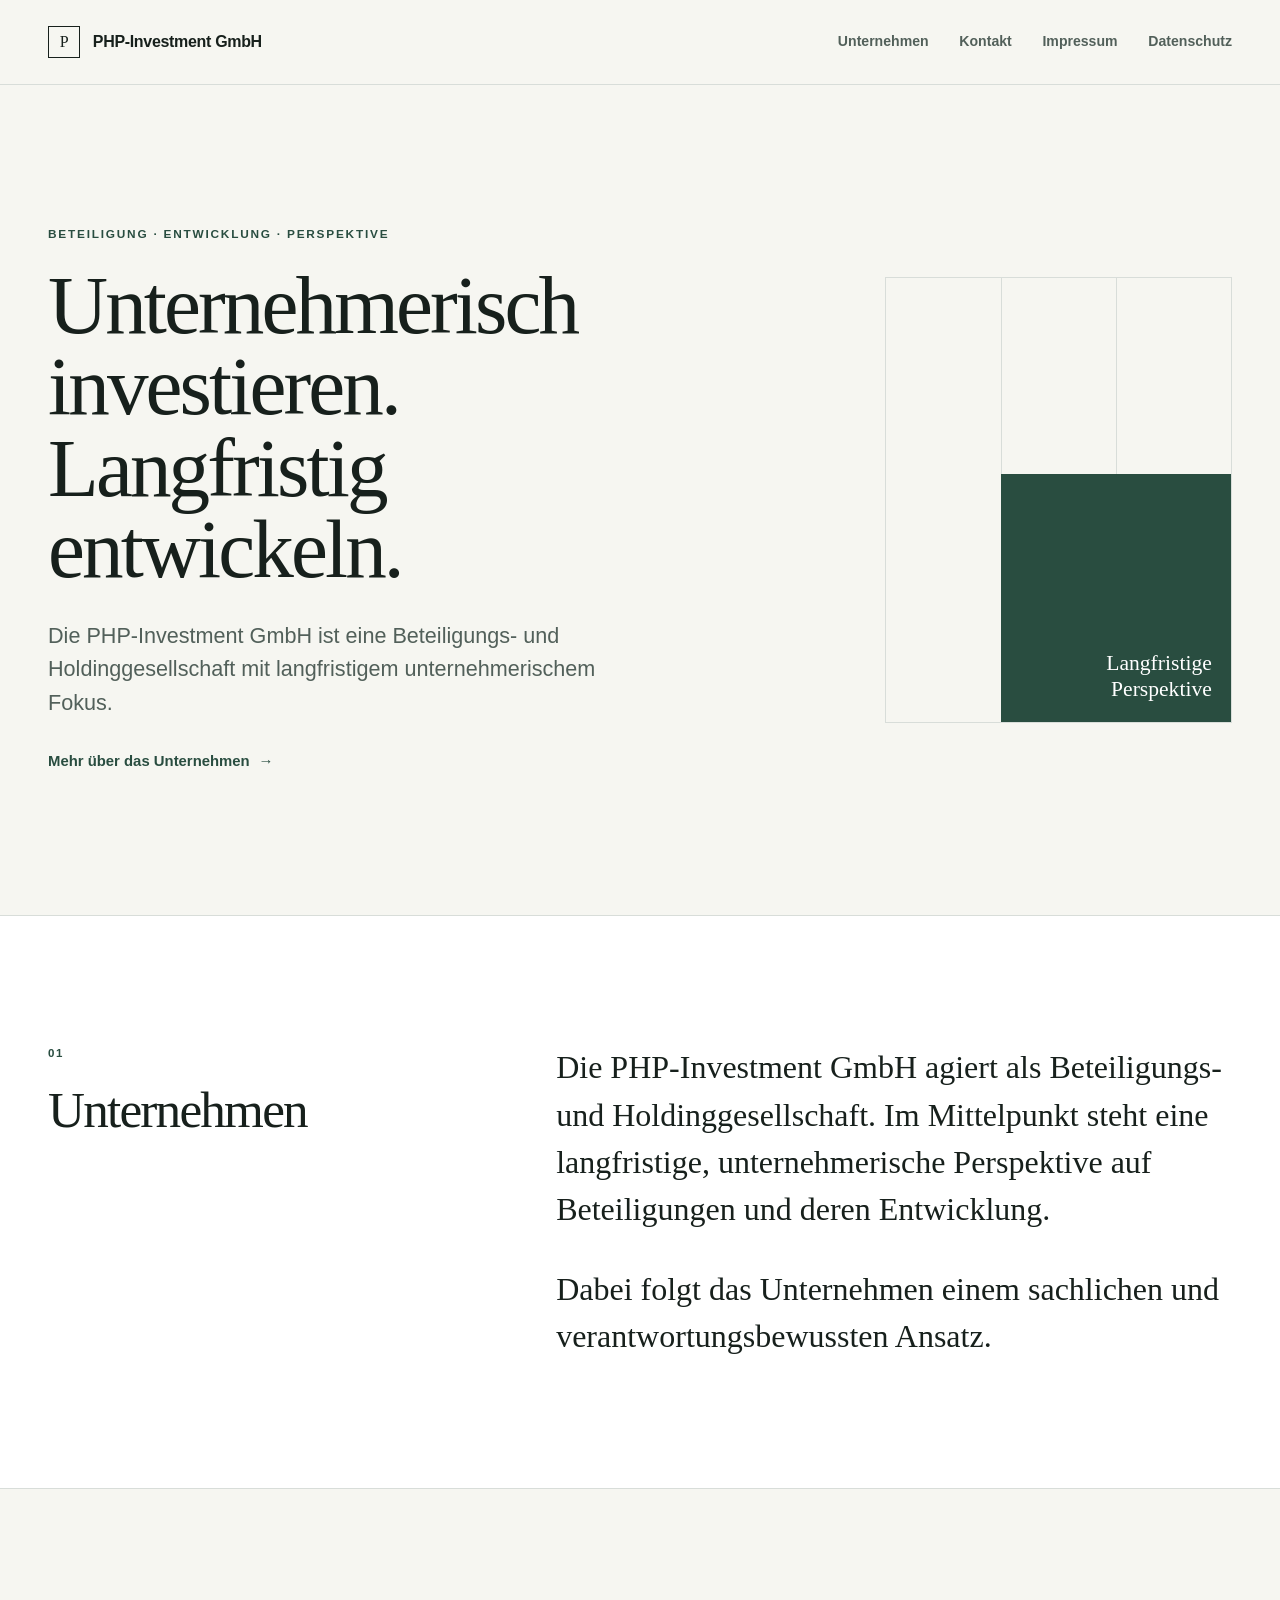
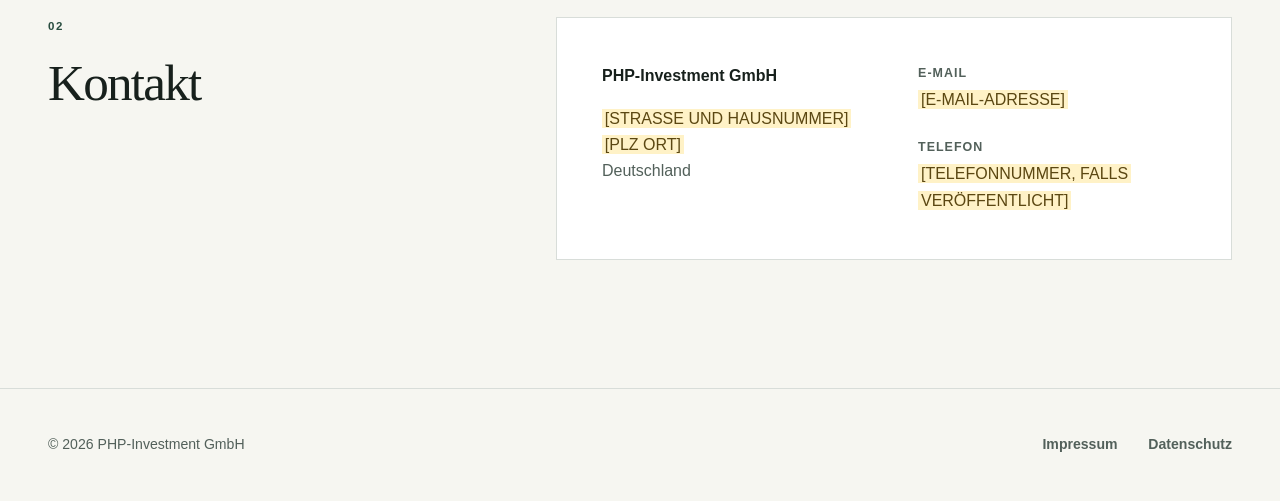
==== index.html @ 9c5c439d "Initial website" ====
<!doctype html>
<html lang="de">
<head>
  <meta charset="utf-8">
  <meta name="viewport" content="width=device-width, initial-scale=1">
  <title>PHP-Investment GmbH</title>
  <meta name="description" content="PHP-Investment GmbH – Beteiligungs- und Holdinggesellschaft mit langfristigem unternehmerischem Fokus.">
  <!-- TODO: example.invalid vor Veröffentlichung durch die finale Domain ersetzen. -->
  <link rel="canonical" href="https://www.example.invalid/">
  <meta property="og:type" content="website">
  <meta property="og:locale" content="de_DE">
  <meta property="og:title" content="PHP-Investment GmbH">
  <meta property="og:description" content="Beteiligungs- und Holdinggesellschaft mit langfristigem unternehmerischem Fokus.">
  <meta property="og:url" content="https://www.example.invalid/">
  <link rel="icon" href="favicon.svg" type="image/svg+xml">
  <link rel="stylesheet" href="assets/css/styles.css">
</head>
<body>
  <a class="skip-link" href="#main">Zum Inhalt springen</a>

  <header class="site-header">
    <div class="shell header-inner">
      <a class="brand" href="index.html" aria-label="PHP-Investment GmbH – Startseite">
        <span class="brand-mark" aria-hidden="true">P</span>
        <span>PHP-Investment GmbH</span>
      </a>
      <nav class="site-nav" aria-label="Hauptnavigation">
        <a href="#unternehmen">Unternehmen</a>
        <a href="#kontakt">Kontakt</a>
        <a href="impressum.html">Impressum</a>
        <a href="datenschutz.html">Datenschutz</a>
      </nav>
    </div>
  </header>

  <main id="main">
    <section class="hero shell" aria-labelledby="hero-title">
      <div class="hero-copy">
        <p class="eyebrow">Beteiligung · Entwicklung · Perspektive</p>
        <h1 id="hero-title">Unternehmerisch investieren.<br>Langfristig entwickeln.</h1>
        <p class="lead">Die PHP-Investment GmbH ist eine Beteiligungs- und Holdinggesellschaft mit langfristigem unternehmerischem Fokus.</p>
        <a class="text-link" href="#unternehmen">Mehr über das Unternehmen <span aria-hidden="true">→</span></a>
      </div>
      <div class="hero-figure" aria-hidden="true">
        <span class="figure-line figure-line-one"></span>
        <span class="figure-line figure-line-two"></span>
        <span class="figure-block"></span>
        <span class="figure-label">Langfristige<br>Perspektive</span>
      </div>
    </section>

    <section class="section section-muted" id="unternehmen" aria-labelledby="unternehmen-title">
      <div class="shell split-layout">
        <div>
          <p class="section-number" aria-hidden="true">01</p>
          <h2 id="unternehmen-title">Unternehmen</h2>
        </div>
        <div class="prose prose-large">
          <p>Die PHP-Investment GmbH agiert als Beteiligungs- und Holdinggesellschaft. Im Mittelpunkt steht eine langfristige, unternehmerische Perspektive auf Beteiligungen und deren Entwicklung.</p>
          <p>Dabei folgt das Unternehmen einem sachlichen und verantwortungsbewussten Ansatz.</p>
        </div>
      </div>
    </section>

    <section class="section" id="kontakt" aria-labelledby="kontakt-title">
      <div class="shell split-layout">
        <div>
          <p class="section-number" aria-hidden="true">02</p>
          <h2 id="kontakt-title">Kontakt</h2>
        </div>
        <div class="contact-card">
          <div>
            <h3>PHP-Investment GmbH</h3>
            <address>
              <span class="placeholder">[STRASSE UND HAUSNUMMER]</span><br>
              <span class="placeholder">[PLZ ORT]</span><br>
              Deutschland
            </address>
          </div>
          <dl class="contact-list">
            <div>
              <dt>E-Mail</dt>
              <!-- TODO: Nach Einsetzen der Adresse als mailto-Link auszeichnen. -->
              <dd><span class="placeholder">[E-MAIL-ADRESSE]</span></dd>
            </div>
            <div>
              <dt>Telefon</dt>
              <!-- TODO: Optional. Nach Einsetzen der Nummer als tel-Link auszeichnen oder gesamten Eintrag entfernen. -->
              <dd><span class="placeholder">[TELEFONNUMMER, FALLS VERÖFFENTLICHT]</span></dd>
            </div>
          </dl>
        </div>
      </div>
    </section>
  </main>

  <footer class="site-footer">
    <div class="shell footer-inner">
      <p>© 2026 PHP-Investment GmbH</p>
      <nav aria-label="Rechtliche Hinweise">
        <a href="impressum.html">Impressum</a>
        <a href="datenschutz.html">Datenschutz</a>
      </nav>
    </div>
  </footer>
</body>
</html>
---- assets/css/styles.css ----
:root {
  --paper: #f6f6f1;
  --surface: #ffffff;
  --ink: #17201c;
  --ink-soft: #52605a;
  --accent: #294d40;
  --accent-soft: #dce6df;
  --line: #d8ddd9;
  --placeholder-bg: #fff2c7;
  --placeholder-ink: #5b4712;
  --shell: 74rem;
}

*,
*::before,
*::after {
  box-sizing: border-box;
}

html {
  scroll-behavior: smooth;
}

body {
  margin: 0;
  background: var(--paper);
  color: var(--ink);
  font-family: -apple-system, BlinkMacSystemFont, "Segoe UI", Helvetica, Arial, sans-serif;
  font-size: 1rem;
  line-height: 1.65;
  -webkit-font-smoothing: antialiased;
}

a {
  color: inherit;
  text-decoration-thickness: 1px;
  text-underline-offset: 0.22em;
}

a:hover {
  color: var(--accent);
}

a:focus-visible {
  outline: 3px solid var(--accent);
  outline-offset: 4px;
  border-radius: 2px;
}

.skip-link {
  position: fixed;
  z-index: 100;
  top: 0.75rem;
  left: 0.75rem;
  padding: 0.65rem 0.9rem;
  background: var(--ink);
  color: #fff;
  transform: translateY(-160%);
  transition: transform 160ms ease;
}

.skip-link:focus {
  color: #fff;
  transform: translateY(0);
}

.shell {
  width: min(calc(100% - 3rem), var(--shell));
  margin-inline: auto;
}

.site-header {
  position: relative;
  z-index: 10;
  border-bottom: 1px solid var(--line);
  background: var(--paper);
}

.header-inner {
  min-height: 5.25rem;
  display: flex;
  align-items: center;
  justify-content: space-between;
  gap: 2rem;
}

.brand {
  display: inline-flex;
  align-items: center;
  gap: 0.8rem;
  color: var(--ink);
  font-weight: 650;
  letter-spacing: -0.02em;
  text-decoration: none;
  white-space: nowrap;
}

.brand-mark {
  display: grid;
  width: 2rem;
  height: 2rem;
  place-items: center;
  border: 1px solid var(--ink);
  font-family: Georgia, "Times New Roman", serif;
  font-size: 1rem;
  font-weight: 400;
}

.site-nav,
.site-footer nav {
  display: flex;
  align-items: center;
  gap: clamp(1rem, 2.4vw, 2rem);
}

.site-nav a,
.site-footer a {
  color: var(--ink-soft);
  font-size: 0.88rem;
  font-weight: 550;
  text-decoration: none;
}

.site-nav a:hover,
.site-nav a[aria-current="page"],
.site-footer a:hover,
.site-footer a[aria-current="page"] {
  color: var(--ink);
}

.hero {
  min-height: 42rem;
  display: grid;
  grid-template-columns: minmax(0, 1.35fr) minmax(18rem, 0.65fr);
  align-items: center;
  gap: clamp(3rem, 9vw, 8rem);
  padding-block: clamp(5rem, 11vw, 9rem);
}

.hero-copy {
  min-width: 0;
  max-width: 48rem;
}

.eyebrow {
  margin: 0 0 1.4rem;
  color: var(--accent);
  font-size: 0.74rem;
  font-weight: 700;
  letter-spacing: 0.15em;
  line-height: 1.4;
  text-transform: uppercase;
}

h1,
h2,
h3,
p {
  margin-top: 0;
}

h1,
h2 {
  font-family: Georgia, "Times New Roman", serif;
  font-weight: 400;
  letter-spacing: -0.035em;
}

h1 {
  max-width: 14ch;
  margin-bottom: 1.75rem;
  font-size: clamp(3rem, 6.5vw, 5.8rem);
  line-height: 0.98;
}

h2 {
  margin-bottom: 1rem;
  font-size: clamp(2.2rem, 4vw, 3.6rem);
  line-height: 1.05;
}

h3 {
  margin-bottom: 1rem;
  font-size: 1rem;
}

.lead {
  max-width: 38rem;
  margin-bottom: 1.8rem;
  color: var(--ink-soft);
  font-size: clamp(1.12rem, 1.7vw, 1.35rem);
  line-height: 1.55;
}

.text-link {
  display: inline-flex;
  gap: 0.55rem;
  align-items: center;
  color: var(--accent);
  font-size: 0.93rem;
  font-weight: 650;
  text-decoration: none;
}

.text-link span {
  transition: transform 160ms ease;
}

.text-link:hover span {
  transform: translateX(0.2rem);
}

.hero-figure {
  position: relative;
  width: min(100%, 22rem);
  aspect-ratio: 0.78;
  justify-self: end;
  border: 1px solid var(--line);
}

.figure-line,
.figure-block,
.figure-label {
  position: absolute;
}

.figure-line {
  top: 0;
  bottom: 0;
  width: 1px;
  background: var(--line);
}

.figure-line-one {
  left: 33.333%;
}

.figure-line-two {
  left: 66.666%;
}

.figure-block {
  right: 0;
  bottom: 0;
  width: 66.666%;
  height: 56%;
  background: var(--accent);
}

.figure-label {
  right: 1.2rem;
  bottom: 1.2rem;
  color: #fff;
  font-family: Georgia, "Times New Roman", serif;
  font-size: clamp(1rem, 2vw, 1.35rem);
  line-height: 1.2;
  text-align: right;
}

.section {
  padding-block: clamp(5rem, 10vw, 8.5rem);
  border-top: 1px solid var(--line);
  scroll-margin-top: 1rem;
}

.section-muted {
  background: var(--surface);
}

.split-layout {
  display: grid;
  grid-template-columns: minmax(13rem, 0.72fr) minmax(0, 1.28fr);
  gap: clamp(3rem, 10vw, 9rem);
}

.section-number {
  margin-bottom: 1.25rem;
  color: var(--accent);
  font-size: 0.72rem;
  font-weight: 700;
  letter-spacing: 0.14em;
}

.prose {
  max-width: 43rem;
}

.prose-large {
  font-family: Georgia, "Times New Roman", serif;
  font-size: clamp(1.35rem, 2.5vw, 2rem);
  line-height: 1.48;
}

.prose p:last-child,
.legal-content section p:last-child {
  margin-bottom: 0;
}

.contact-card {
  display: grid;
  grid-template-columns: repeat(2, minmax(0, 1fr));
  gap: 3rem;
  padding: clamp(1.6rem, 4vw, 2.8rem);
  border: 1px solid var(--line);
  background: var(--surface);
}

address {
  color: var(--ink-soft);
  font-style: normal;
}

.contact-list {
  margin: 0;
}

.contact-list > div + div {
  margin-top: 1.5rem;
}

.contact-list dt {
  margin-bottom: 0.2rem;
  color: var(--ink-soft);
  font-size: 0.78rem;
  font-weight: 700;
  letter-spacing: 0.08em;
  text-transform: uppercase;
}

.contact-list dd {
  margin: 0;
}

.placeholder {
  padding: 0.06em 0.18em;
  background: var(--placeholder-bg);
  color: var(--placeholder-ink);
  box-decoration-break: clone;
  -webkit-box-decoration-break: clone;
}

.site-footer {
  border-top: 1px solid var(--line);
}

.footer-inner {
  min-height: 7rem;
  display: flex;
  align-items: center;
  justify-content: space-between;
  gap: 2rem;
}

.footer-inner p {
  margin: 0;
  color: var(--ink-soft);
  font-size: 0.88rem;
}

.legal-main {
  background: var(--surface);
}

.legal-layout {
  display: grid;
  grid-template-columns: minmax(15rem, 0.72fr) minmax(0, 1.28fr);
  gap: clamp(3rem, 10vw, 9rem);
  padding-block: clamp(4rem, 9vw, 8rem);
}

.legal-intro {
  align-self: start;
  position: sticky;
  top: 3rem;
}

.legal-intro h1 {
  margin-bottom: 1.25rem;
  font-size: clamp(3rem, 5.5vw, 5rem);
}

.legal-intro > p:last-child {
  max-width: 24rem;
  color: var(--ink-soft);
}

.legal-content {
  max-width: 45rem;
}

.legal-content section {
  padding-block: 2.2rem;
  border-top: 1px solid var(--line);
}

.legal-content section:first-child {
  padding-top: 0;
  border-top: 0;
}

.legal-content h2 {
  margin-bottom: 1rem;
  font-family: inherit;
  font-size: 1rem;
  font-weight: 700;
  letter-spacing: 0;
}

.legal-content p {
  color: var(--ink-soft);
}

.legal-content strong {
  color: var(--ink);
}

.notice {
  padding: 1.25rem;
  border-left: 3px solid #9a7518;
  background: #fff9e8;
}

.notice .notice-title {
  margin-bottom: 0.4rem;
  color: var(--ink);
  font-size: 0.78rem;
  font-weight: 750;
  letter-spacing: 0.08em;
  text-transform: uppercase;
}

@media (max-width: 52rem) {
  .header-inner {
    padding-block: 1rem;
    align-items: flex-start;
    flex-direction: column;
    gap: 0.9rem;
  }

  .site-nav {
    width: 100%;
    padding-bottom: 0.25rem;
    overflow-x: auto;
  }

  .hero {
    min-height: auto;
    grid-template-columns: 1fr;
  }

  .hero-figure {
    width: min(70vw, 20rem);
    justify-self: start;
  }

  .split-layout,
  .legal-layout {
    grid-template-columns: 1fr;
    gap: 2rem;
  }

  .legal-intro {
    position: static;
  }

  .contact-card {
    grid-template-columns: 1fr;
  }
}

@media (max-width: 35rem) {
  .shell {
    width: min(calc(100% - 2rem), var(--shell));
  }

  .brand {
    font-size: 0.94rem;
  }

  .site-nav {
    gap: 1rem;
  }

  .site-nav a {
    font-size: 0.82rem;
  }

  .hero {
    padding-block: 4.5rem;
  }

  h1 {
    overflow-wrap: break-word;
    font-size: clamp(2.45rem, 11.5vw, 3.1rem);
    hyphens: auto;
  }

  .hero-figure {
    width: 78vw;
  }

  .footer-inner {
    padding-block: 1.5rem;
    align-items: flex-start;
    flex-direction: column;
    justify-content: center;
    gap: 0.8rem;
  }
}

@media (prefers-reduced-motion: reduce) {
  html {
    scroll-behavior: auto;
  }

  *,
  *::before,
  *::after {
    scroll-behavior: auto !important;
    transition-duration: 0.01ms !important;
  }
}

@media print {
  .site-header,
  .site-footer,
  .skip-link {
    display: none;
  }

  body,
  .legal-main {
    background: #fff;
  }

  .legal-layout {
    display: block;
    width: 100%;
    padding: 0;
  }

  .legal-intro {
    margin-bottom: 2rem;
  }
}
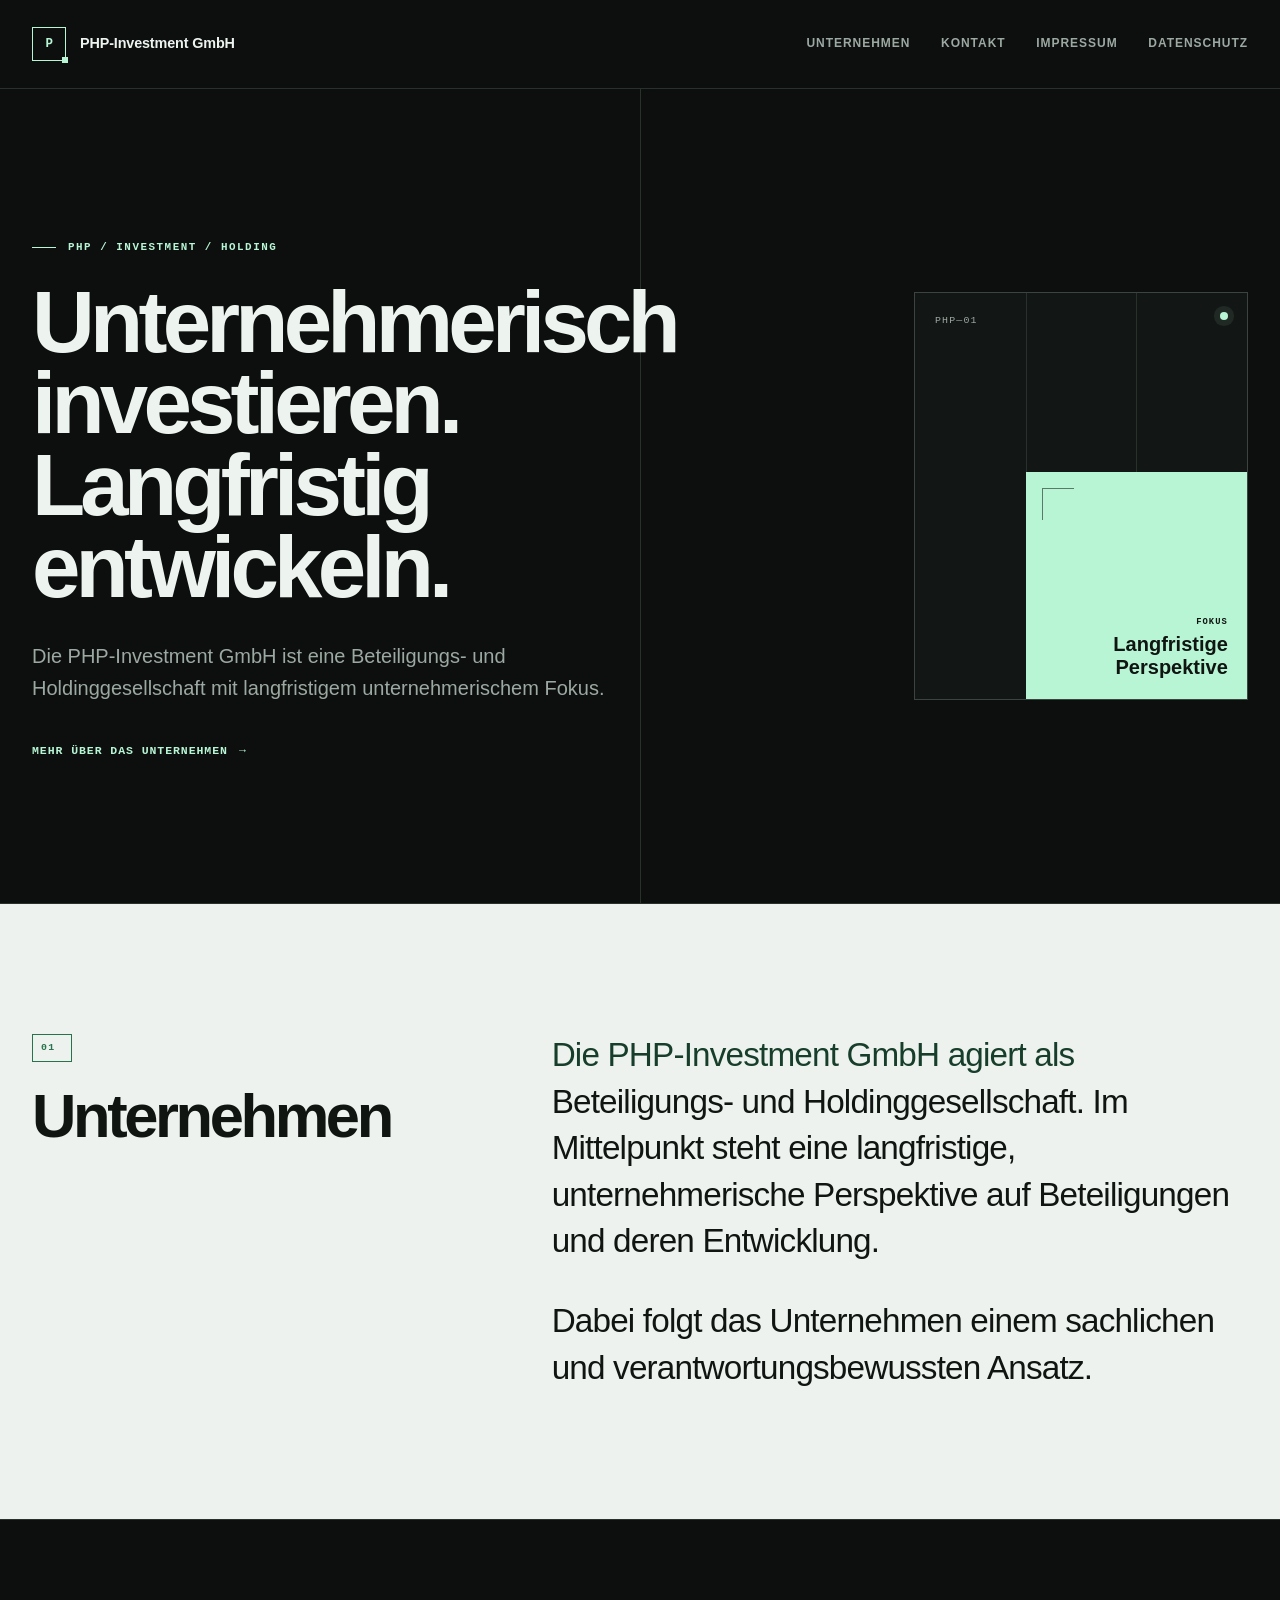
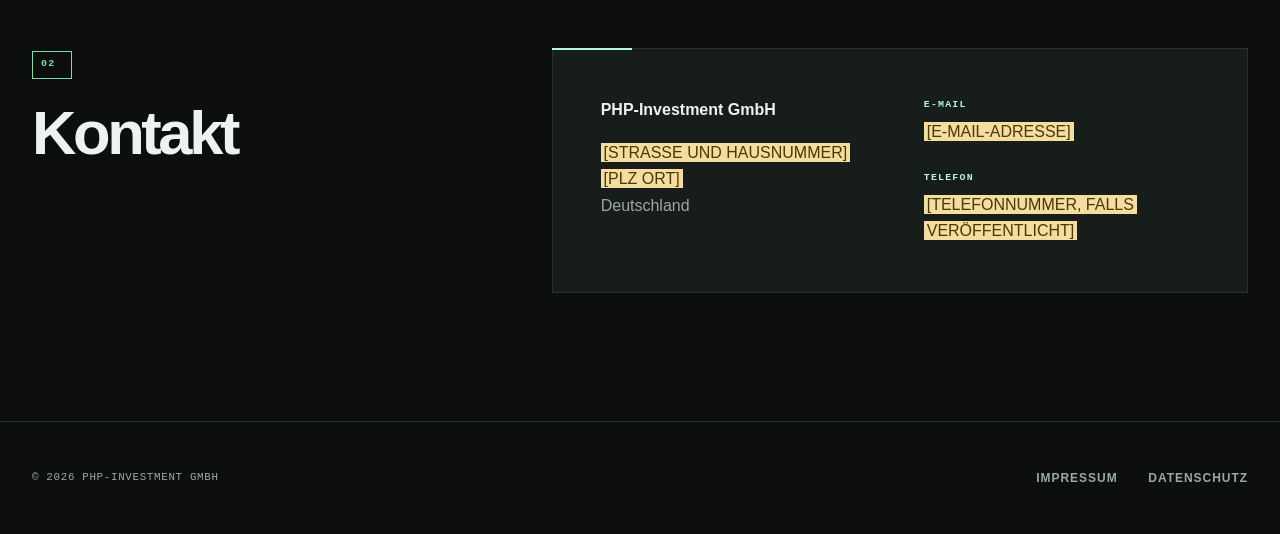
==== commit a7315fe7: "Modernize visual design" ====
--- a/index.html
+++ b/index.html
@@ -36,7 +36,7 @@
   <main id="main">
     <section class="hero shell" aria-labelledby="hero-title">
       <div class="hero-copy">
-        <p class="eyebrow">Beteiligung · Entwicklung · Perspektive</p>
+        <p class="eyebrow">PHP / Investment / Holding</p>
         <h1 id="hero-title">Unternehmerisch investieren.<br>Langfristig entwickeln.</h1>
         <p class="lead">Die PHP-Investment GmbH ist eine Beteiligungs- und Holdinggesellschaft mit langfristigem unternehmerischem Fokus.</p>
         <a class="text-link" href="#unternehmen">Mehr über das Unternehmen <span aria-hidden="true">→</span></a>
@@ -45,7 +45,7 @@
         <span class="figure-line figure-line-one"></span>
         <span class="figure-line figure-line-two"></span>
         <span class="figure-block"></span>
-        <span class="figure-label">Langfristige<br>Perspektive</span>
+        <span class="figure-label"><small>Fokus</small>Langfristige<br>Perspektive</span>
       </div>
     </section>
 
--- a/assets/css/styles.css
+++ b/assets/css/styles.css
@@ -1,14 +1,18 @@
 :root {
-  --paper: #f6f6f1;
-  --surface: #ffffff;
-  --ink: #17201c;
-  --ink-soft: #52605a;
-  --accent: #294d40;
-  --accent-soft: #dce6df;
-  --line: #d8ddd9;
-  --placeholder-bg: #fff2c7;
-  --placeholder-ink: #5b4712;
-  --shell: 74rem;
+  --bg: #0c0f0e;
+  --surface: #121715;
+  --surface-raised: #171d1a;
+  --paper: #eef2ef;
+  --ink: #edf4ef;
+  --ink-soft: #9ca9a2;
+  --ink-dark: #111512;
+  --accent: #b7f5d4;
+  --accent-strong: #78dda8;
+  --line: #29312d;
+  --line-light: #cfd7d2;
+  --placeholder-bg: #f5dda0;
+  --placeholder-ink: #493900;
+  --shell: 76rem;
 }
 
 *,
@@ -23,18 +27,23 @@
 
 body {
   margin: 0;
-  background: var(--paper);
+  background: var(--bg);
   color: var(--ink);
-  font-family: -apple-system, BlinkMacSystemFont, "Segoe UI", Helvetica, Arial, sans-serif;
+  font-family: Inter, ui-sans-serif, -apple-system, BlinkMacSystemFont, "Segoe UI", Helvetica, Arial, sans-serif;
   font-size: 1rem;
   line-height: 1.65;
   -webkit-font-smoothing: antialiased;
 }
 
+::selection {
+  background: var(--accent);
+  color: var(--ink-dark);
+}
+
 a {
   color: inherit;
   text-decoration-thickness: 1px;
-  text-underline-offset: 0.22em;
+  text-underline-offset: 0.24em;
 }
 
 a:hover {
@@ -42,9 +51,8 @@
 }
 
 a:focus-visible {
-  outline: 3px solid var(--accent);
-  outline-offset: 4px;
-  border-radius: 2px;
+  outline: 2px solid var(--accent);
+  outline-offset: 5px;
 }
 
 .skip-link {
@@ -53,14 +61,15 @@
   top: 0.75rem;
   left: 0.75rem;
   padding: 0.65rem 0.9rem;
-  background: var(--ink);
-  color: #fff;
+  background: var(--accent);
+  color: var(--ink-dark);
+  font-weight: 700;
   transform: translateY(-160%);
   transition: transform 160ms ease;
 }
 
 .skip-link:focus {
-  color: #fff;
+  color: var(--ink-dark);
   transform: translateY(0);
 }
 
@@ -73,11 +82,11 @@
   position: relative;
   z-index: 10;
   border-bottom: 1px solid var(--line);
-  background: var(--paper);
+  background: var(--bg);
 }
 
 .header-inner {
-  min-height: 5.25rem;
+  min-height: 5.5rem;
   display: flex;
   align-items: center;
   justify-content: space-between;
@@ -87,23 +96,36 @@
 .brand {
   display: inline-flex;
   align-items: center;
-  gap: 0.8rem;
+  gap: 0.85rem;
   color: var(--ink);
-  font-weight: 650;
-  letter-spacing: -0.02em;
+  font-size: 0.9rem;
+  font-weight: 700;
+  letter-spacing: -0.01em;
   text-decoration: none;
   white-space: nowrap;
 }
 
 .brand-mark {
+  position: relative;
   display: grid;
-  width: 2rem;
-  height: 2rem;
+  width: 2.15rem;
+  height: 2.15rem;
   place-items: center;
-  border: 1px solid var(--ink);
-  font-family: Georgia, "Times New Roman", serif;
-  font-size: 1rem;
-  font-weight: 400;
+  border: 1px solid var(--accent);
+  color: var(--accent);
+  font-family: ui-monospace, SFMono-Regular, Menlo, Consolas, monospace;
+  font-size: 0.78rem;
+  font-weight: 700;
+}
+
+.brand-mark::after {
+  position: absolute;
+  right: -3px;
+  bottom: -3px;
+  width: 6px;
+  height: 6px;
+  background: var(--accent);
+  content: "";
 }
 
 .site-nav,
@@ -116,40 +138,67 @@
 .site-nav a,
 .site-footer a {
   color: var(--ink-soft);
-  font-size: 0.88rem;
-  font-weight: 550;
+  font-size: 0.75rem;
+  font-weight: 700;
+  letter-spacing: 0.08em;
   text-decoration: none;
+  text-transform: uppercase;
 }
 
 .site-nav a:hover,
 .site-nav a[aria-current="page"],
 .site-footer a:hover,
 .site-footer a[aria-current="page"] {
-  color: var(--ink);
+  color: var(--accent);
 }
 
 .hero {
-  min-height: 42rem;
+  position: relative;
+  min-height: 44rem;
   display: grid;
-  grid-template-columns: minmax(0, 1.35fr) minmax(18rem, 0.65fr);
+  grid-template-columns: minmax(0, 1.4fr) minmax(18rem, 0.6fr);
   align-items: center;
-  gap: clamp(3rem, 9vw, 8rem);
-  padding-block: clamp(5rem, 11vw, 9rem);
+  gap: clamp(3rem, 8vw, 7rem);
+  padding-block: clamp(5.5rem, 11vw, 9rem);
+}
+
+.hero::before {
+  position: absolute;
+  top: 0;
+  bottom: 0;
+  left: 50%;
+  width: 1px;
+  background: var(--line);
+  content: "";
+  pointer-events: none;
 }
 
 .hero-copy {
+  position: relative;
+  z-index: 1;
   min-width: 0;
-  max-width: 48rem;
+  max-width: 52rem;
 }
 
 .eyebrow {
-  margin: 0 0 1.4rem;
+  display: inline-flex;
+  align-items: center;
+  gap: 0.75rem;
+  margin: 0 0 1.6rem;
   color: var(--accent);
-  font-size: 0.74rem;
-  font-weight: 700;
-  letter-spacing: 0.15em;
+  font-family: ui-monospace, SFMono-Regular, Menlo, Consolas, monospace;
+  font-size: 0.68rem;
+  font-weight: 700;
+  letter-spacing: 0.14em;
   line-height: 1.4;
   text-transform: uppercase;
+}
+
+.eyebrow::before {
+  width: 1.5rem;
+  height: 1px;
+  background: currentColor;
+  content: "";
 }
 
 h1,
@@ -161,22 +210,21 @@
 
 h1,
 h2 {
-  font-family: Georgia, "Times New Roman", serif;
-  font-weight: 400;
-  letter-spacing: -0.035em;
+  font-weight: 650;
+  letter-spacing: -0.055em;
 }
 
 h1 {
   max-width: 14ch;
-  margin-bottom: 1.75rem;
-  font-size: clamp(3rem, 6.5vw, 5.8rem);
-  line-height: 0.98;
+  margin-bottom: 2rem;
+  font-size: clamp(3.5rem, 6.8vw, 6.4rem);
+  line-height: 0.94;
 }
 
 h2 {
   margin-bottom: 1rem;
-  font-size: clamp(2.2rem, 4vw, 3.6rem);
-  line-height: 1.05;
+  font-size: clamp(2.5rem, 4.8vw, 4.5rem);
+  line-height: 0.98;
 }
 
 h3 {
@@ -186,20 +234,23 @@
 
 .lead {
   max-width: 38rem;
-  margin-bottom: 1.8rem;
+  margin-bottom: 2rem;
   color: var(--ink-soft);
-  font-size: clamp(1.12rem, 1.7vw, 1.35rem);
-  line-height: 1.55;
+  font-size: clamp(1.06rem, 1.6vw, 1.25rem);
+  line-height: 1.6;
 }
 
 .text-link {
   display: inline-flex;
-  gap: 0.55rem;
+  gap: 0.7rem;
   align-items: center;
   color: var(--accent);
-  font-size: 0.93rem;
-  font-weight: 650;
+  font-family: ui-monospace, SFMono-Regular, Menlo, Consolas, monospace;
+  font-size: 0.72rem;
+  font-weight: 700;
+  letter-spacing: 0.08em;
   text-decoration: none;
+  text-transform: uppercase;
 }
 
 .text-link span {
@@ -207,15 +258,42 @@
 }
 
 .text-link:hover span {
-  transform: translateX(0.2rem);
+  transform: translateX(0.25rem);
 }
 
 .hero-figure {
   position: relative;
+  z-index: 1;
   width: min(100%, 22rem);
-  aspect-ratio: 0.78;
+  aspect-ratio: 0.82;
   justify-self: end;
-  border: 1px solid var(--line);
+  border: 1px solid #3a4540;
+  background: var(--surface);
+}
+
+.hero-figure::before {
+  position: absolute;
+  z-index: 2;
+  top: 1.2rem;
+  right: 1.2rem;
+  width: 0.5rem;
+  height: 0.5rem;
+  border-radius: 50%;
+  background: var(--accent);
+  box-shadow: 0 0 0 6px rgba(183, 245, 212, 0.08);
+  content: "";
+}
+
+.hero-figure::after {
+  position: absolute;
+  z-index: 2;
+  top: 1.25rem;
+  left: 1.25rem;
+  color: var(--ink-soft);
+  font-family: ui-monospace, SFMono-Regular, Menlo, Consolas, monospace;
+  font-size: 0.62rem;
+  letter-spacing: 0.12em;
+  content: "PHP—01";
 }
 
 .figure-line,
@@ -247,24 +325,48 @@
   background: var(--accent);
 }
 
+.figure-block::before {
+  position: absolute;
+  top: 1rem;
+  left: 1rem;
+  width: 2rem;
+  height: 2rem;
+  border-top: 1px solid var(--ink-dark);
+  border-left: 1px solid var(--ink-dark);
+  content: "";
+  opacity: 0.55;
+}
+
 .figure-label {
+  z-index: 2;
   right: 1.2rem;
   bottom: 1.2rem;
-  color: #fff;
-  font-family: Georgia, "Times New Roman", serif;
-  font-size: clamp(1rem, 2vw, 1.35rem);
-  line-height: 1.2;
+  color: var(--ink-dark);
+  font-size: clamp(1rem, 2vw, 1.25rem);
+  font-weight: 650;
+  line-height: 1.15;
   text-align: right;
 }
 
+.figure-label small {
+  display: block;
+  margin-bottom: 0.4rem;
+  font-family: ui-monospace, SFMono-Regular, Menlo, Consolas, monospace;
+  font-size: 0.55rem;
+  font-weight: 700;
+  letter-spacing: 0.12em;
+  text-transform: uppercase;
+}
+
 .section {
-  padding-block: clamp(5rem, 10vw, 8.5rem);
+  padding-block: clamp(5.5rem, 10vw, 9rem);
   border-top: 1px solid var(--line);
   scroll-margin-top: 1rem;
 }
 
 .section-muted {
-  background: var(--surface);
+  background: var(--paper);
+  color: var(--ink-dark);
 }
 
 .split-layout {
@@ -274,21 +376,35 @@
 }
 
 .section-number {
-  margin-bottom: 1.25rem;
-  color: var(--accent);
-  font-size: 0.72rem;
-  font-weight: 700;
-  letter-spacing: 0.14em;
+  display: inline-flex;
+  min-width: 2.5rem;
+  margin-bottom: 1.5rem;
+  padding: 0.3rem 0.5rem;
+  border: 1px solid currentColor;
+  color: var(--accent-strong);
+  font-family: ui-monospace, SFMono-Regular, Menlo, Consolas, monospace;
+  font-size: 0.62rem;
+  font-weight: 700;
+  letter-spacing: 0.12em;
+}
+
+.section-muted .section-number {
+  color: #28734d;
 }
 
 .prose {
-  max-width: 43rem;
+  max-width: 45rem;
 }
 
 .prose-large {
-  font-family: Georgia, "Times New Roman", serif;
-  font-size: clamp(1.35rem, 2.5vw, 2rem);
-  line-height: 1.48;
+  font-size: clamp(1.45rem, 2.6vw, 2.2rem);
+  font-weight: 480;
+  letter-spacing: -0.025em;
+  line-height: 1.4;
+}
+
+.prose-large p:first-child::first-line {
+  color: #173e2b;
 }
 
 .prose p:last-child,
@@ -297,12 +413,23 @@
 }
 
 .contact-card {
+  position: relative;
   display: grid;
   grid-template-columns: repeat(2, minmax(0, 1fr));
   gap: 3rem;
-  padding: clamp(1.6rem, 4vw, 2.8rem);
+  padding: clamp(1.6rem, 4vw, 3rem);
   border: 1px solid var(--line);
-  background: var(--surface);
+  background: var(--surface-raised);
+}
+
+.contact-card::before {
+  position: absolute;
+  top: -1px;
+  left: -1px;
+  width: 5rem;
+  height: 2px;
+  background: var(--accent);
+  content: "";
 }
 
 address {
@@ -319,11 +446,12 @@
 }
 
 .contact-list dt {
-  margin-bottom: 0.2rem;
-  color: var(--ink-soft);
-  font-size: 0.78rem;
-  font-weight: 700;
-  letter-spacing: 0.08em;
+  margin-bottom: 0.35rem;
+  color: var(--accent);
+  font-family: ui-monospace, SFMono-Regular, Menlo, Consolas, monospace;
+  font-size: 0.62rem;
+  font-weight: 700;
+  letter-spacing: 0.12em;
   text-transform: uppercase;
 }
 
@@ -341,6 +469,7 @@
 
 .site-footer {
   border-top: 1px solid var(--line);
+  background: var(--bg);
 }
 
 .footer-inner {
@@ -354,18 +483,22 @@
 .footer-inner p {
   margin: 0;
   color: var(--ink-soft);
-  font-size: 0.88rem;
+  font-family: ui-monospace, SFMono-Regular, Menlo, Consolas, monospace;
+  font-size: 0.68rem;
+  letter-spacing: 0.06em;
+  text-transform: uppercase;
 }
 
 .legal-main {
-  background: var(--surface);
+  background: var(--paper);
+  color: var(--ink-dark);
 }
 
 .legal-layout {
   display: grid;
   grid-template-columns: minmax(15rem, 0.72fr) minmax(0, 1.28fr);
   gap: clamp(3rem, 10vw, 9rem);
-  padding-block: clamp(4rem, 9vw, 8rem);
+  padding-block: clamp(4.5rem, 9vw, 8rem);
 }
 
 .legal-intro {
@@ -374,6 +507,10 @@
   top: 3rem;
 }
 
+.legal-intro .eyebrow {
+  color: #28734d;
+}
+
 .legal-intro h1 {
   margin-bottom: 1.25rem;
   font-size: clamp(3rem, 5.5vw, 5rem);
@@ -381,7 +518,7 @@
 
 .legal-intro > p:last-child {
   max-width: 24rem;
-  color: var(--ink-soft);
+  color: #5d6963;
 }
 
 .legal-content {
@@ -390,7 +527,7 @@
 
 .legal-content section {
   padding-block: 2.2rem;
-  border-top: 1px solid var(--line);
+  border-top: 1px solid var(--line-light);
 }
 
 .legal-content section:first-child {
@@ -400,32 +537,34 @@
 
 .legal-content h2 {
   margin-bottom: 1rem;
-  font-family: inherit;
-  font-size: 1rem;
-  font-weight: 700;
-  letter-spacing: 0;
+  font-family: ui-monospace, SFMono-Regular, Menlo, Consolas, monospace;
+  font-size: 0.72rem;
+  font-weight: 750;
+  letter-spacing: 0.1em;
+  text-transform: uppercase;
 }
 
 .legal-content p {
-  color: var(--ink-soft);
+  color: #53605a;
 }
 
 .legal-content strong {
-  color: var(--ink);
+  color: var(--ink-dark);
 }
 
 .notice {
   padding: 1.25rem;
-  border-left: 3px solid #9a7518;
+  border-left: 3px solid #987415;
   background: #fff9e8;
 }
 
 .notice .notice-title {
   margin-bottom: 0.4rem;
-  color: var(--ink);
-  font-size: 0.78rem;
+  color: var(--ink-dark);
+  font-family: ui-monospace, SFMono-Regular, Menlo, Consolas, monospace;
+  font-size: 0.66rem;
   font-weight: 750;
-  letter-spacing: 0.08em;
+  letter-spacing: 0.1em;
   text-transform: uppercase;
 }
 
@@ -448,6 +587,10 @@
     grid-template-columns: 1fr;
   }
 
+  .hero::before {
+    left: 33.333%;
+  }
+
   .hero-figure {
     width: min(70vw, 20rem);
     justify-self: start;
@@ -456,7 +599,7 @@
   .split-layout,
   .legal-layout {
     grid-template-columns: 1fr;
-    gap: 2rem;
+    gap: 2.5rem;
   }
 
   .legal-intro {
@@ -474,7 +617,7 @@
   }
 
   .brand {
-    font-size: 0.94rem;
+    font-size: 0.82rem;
   }
 
   .site-nav {
@@ -482,7 +625,7 @@
   }
 
   .site-nav a {
-    font-size: 0.82rem;
+    font-size: 0.66rem;
   }
 
   .hero {
@@ -491,8 +634,12 @@
 
   h1 {
     overflow-wrap: break-word;
-    font-size: clamp(2.45rem, 11.5vw, 3.1rem);
+    font-size: clamp(2.7rem, 12.2vw, 3.35rem);
     hyphens: auto;
+  }
+
+  .lead {
+    font-size: 1rem;
   }
 
   .hero-figure {
@@ -531,6 +678,7 @@
   body,
   .legal-main {
     background: #fff;
+    color: #111;
   }
 
   .legal-layout {
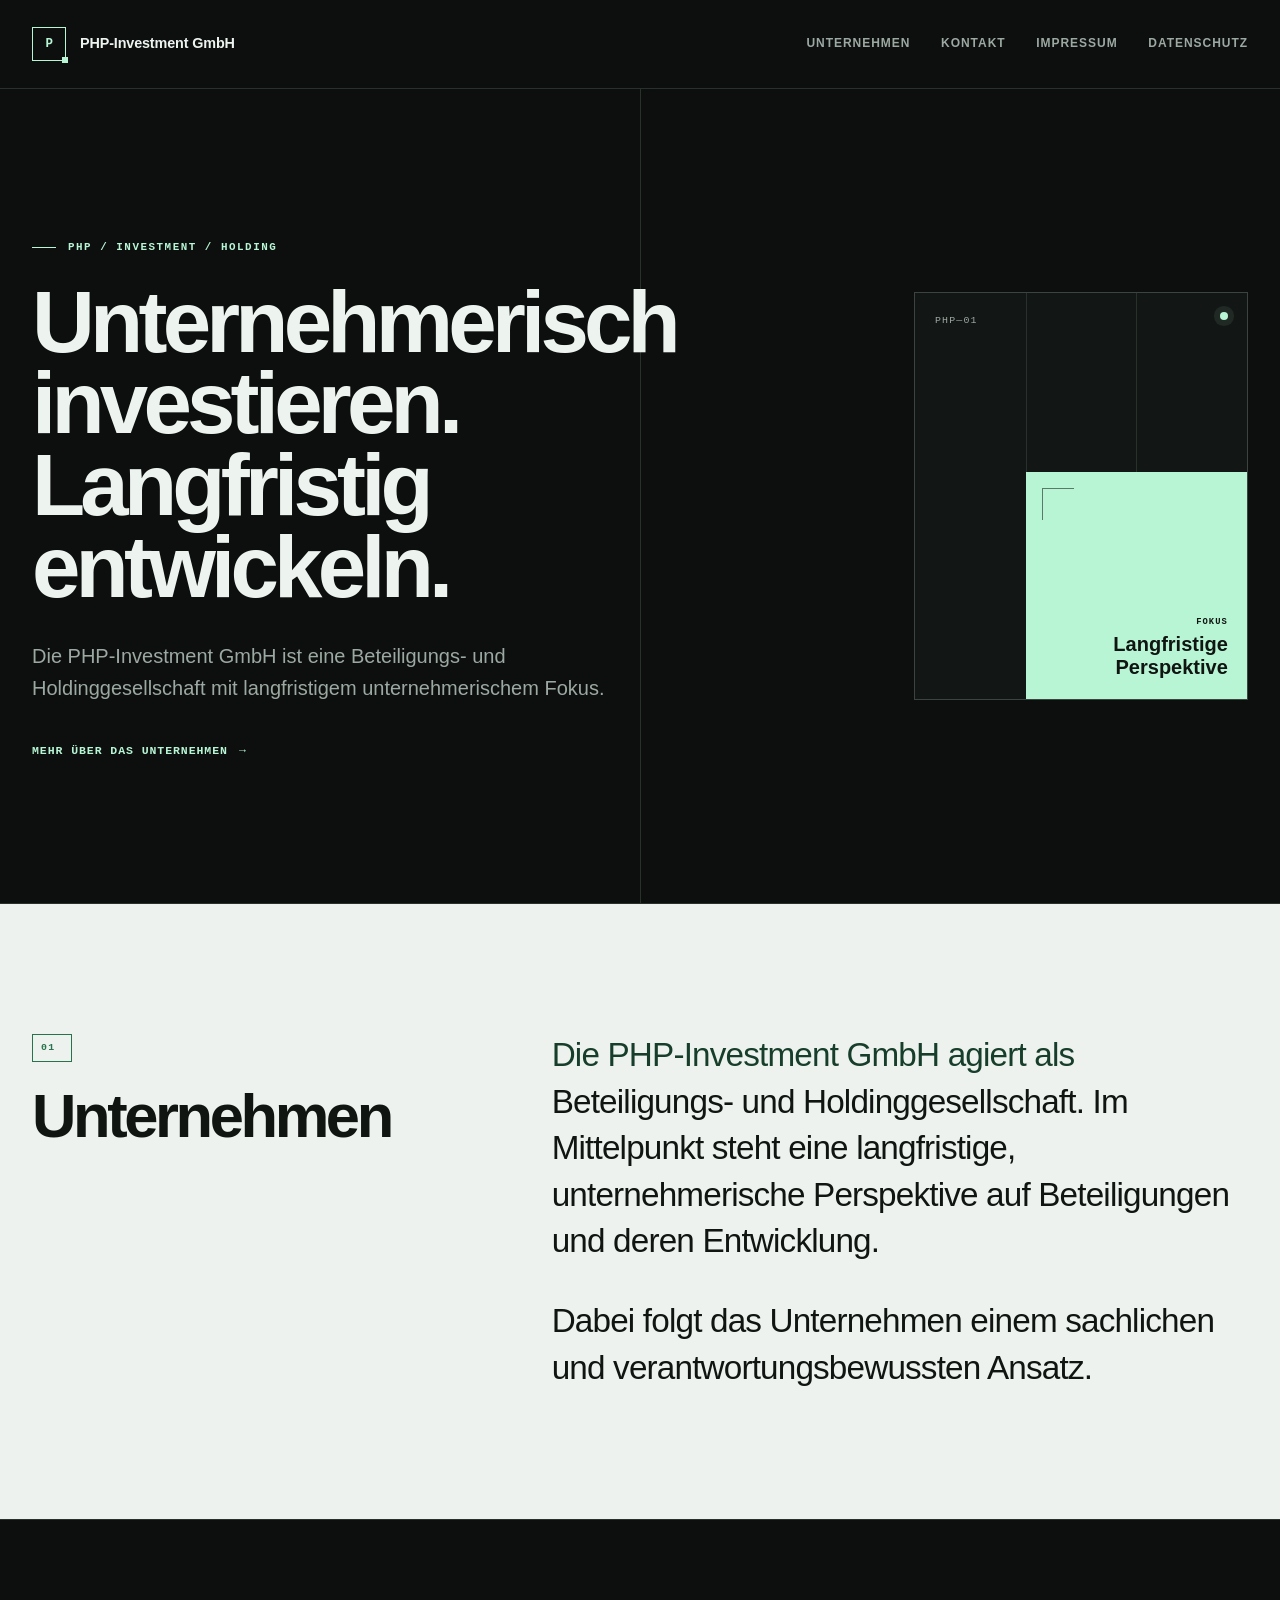
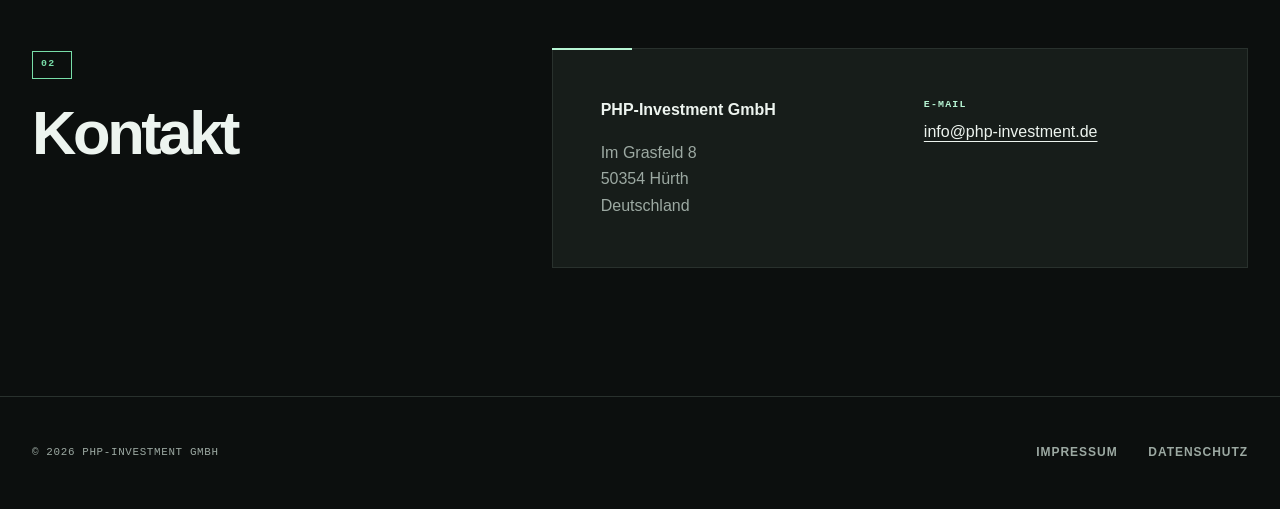
==== commit 24d5abd7: "Updated UI" ====
--- a/index.html
+++ b/index.html
@@ -72,21 +72,15 @@
           <div>
             <h3>PHP-Investment GmbH</h3>
             <address>
-              <span class="placeholder">[STRASSE UND HAUSNUMMER]</span><br>
-              <span class="placeholder">[PLZ ORT]</span><br>
+              Im Grasfeld 8<br>
+              50354 Hürth<br>
               Deutschland
             </address>
           </div>
           <dl class="contact-list">
             <div>
               <dt>E-Mail</dt>
-              <!-- TODO: Nach Einsetzen der Adresse als mailto-Link auszeichnen. -->
-              <dd><span class="placeholder">[E-MAIL-ADRESSE]</span></dd>
-            </div>
-            <div>
-              <dt>Telefon</dt>
-              <!-- TODO: Optional. Nach Einsetzen der Nummer als tel-Link auszeichnen oder gesamten Eintrag entfernen. -->
-              <dd><span class="placeholder">[TELEFONNUMMER, FALLS VERÖFFENTLICHT]</span></dd>
+              <dd><a href="&#109;&#97;&#105;&#108;&#116;&#111;&#58;&#105;&#110;&#102;&#111;&#64;&#112;&#104;&#112;&#45;&#105;&#110;&#118;&#101;&#115;&#116;&#109;&#101;&#110;&#116;&#46;&#100;&#101;">&#105;&#110;&#102;&#111;&#64;&#112;&#104;&#112;&#45;&#105;&#110;&#118;&#101;&#115;&#116;&#109;&#101;&#110;&#116;&#46;&#100;&#101;</a></dd>
             </div>
           </dl>
         </div>
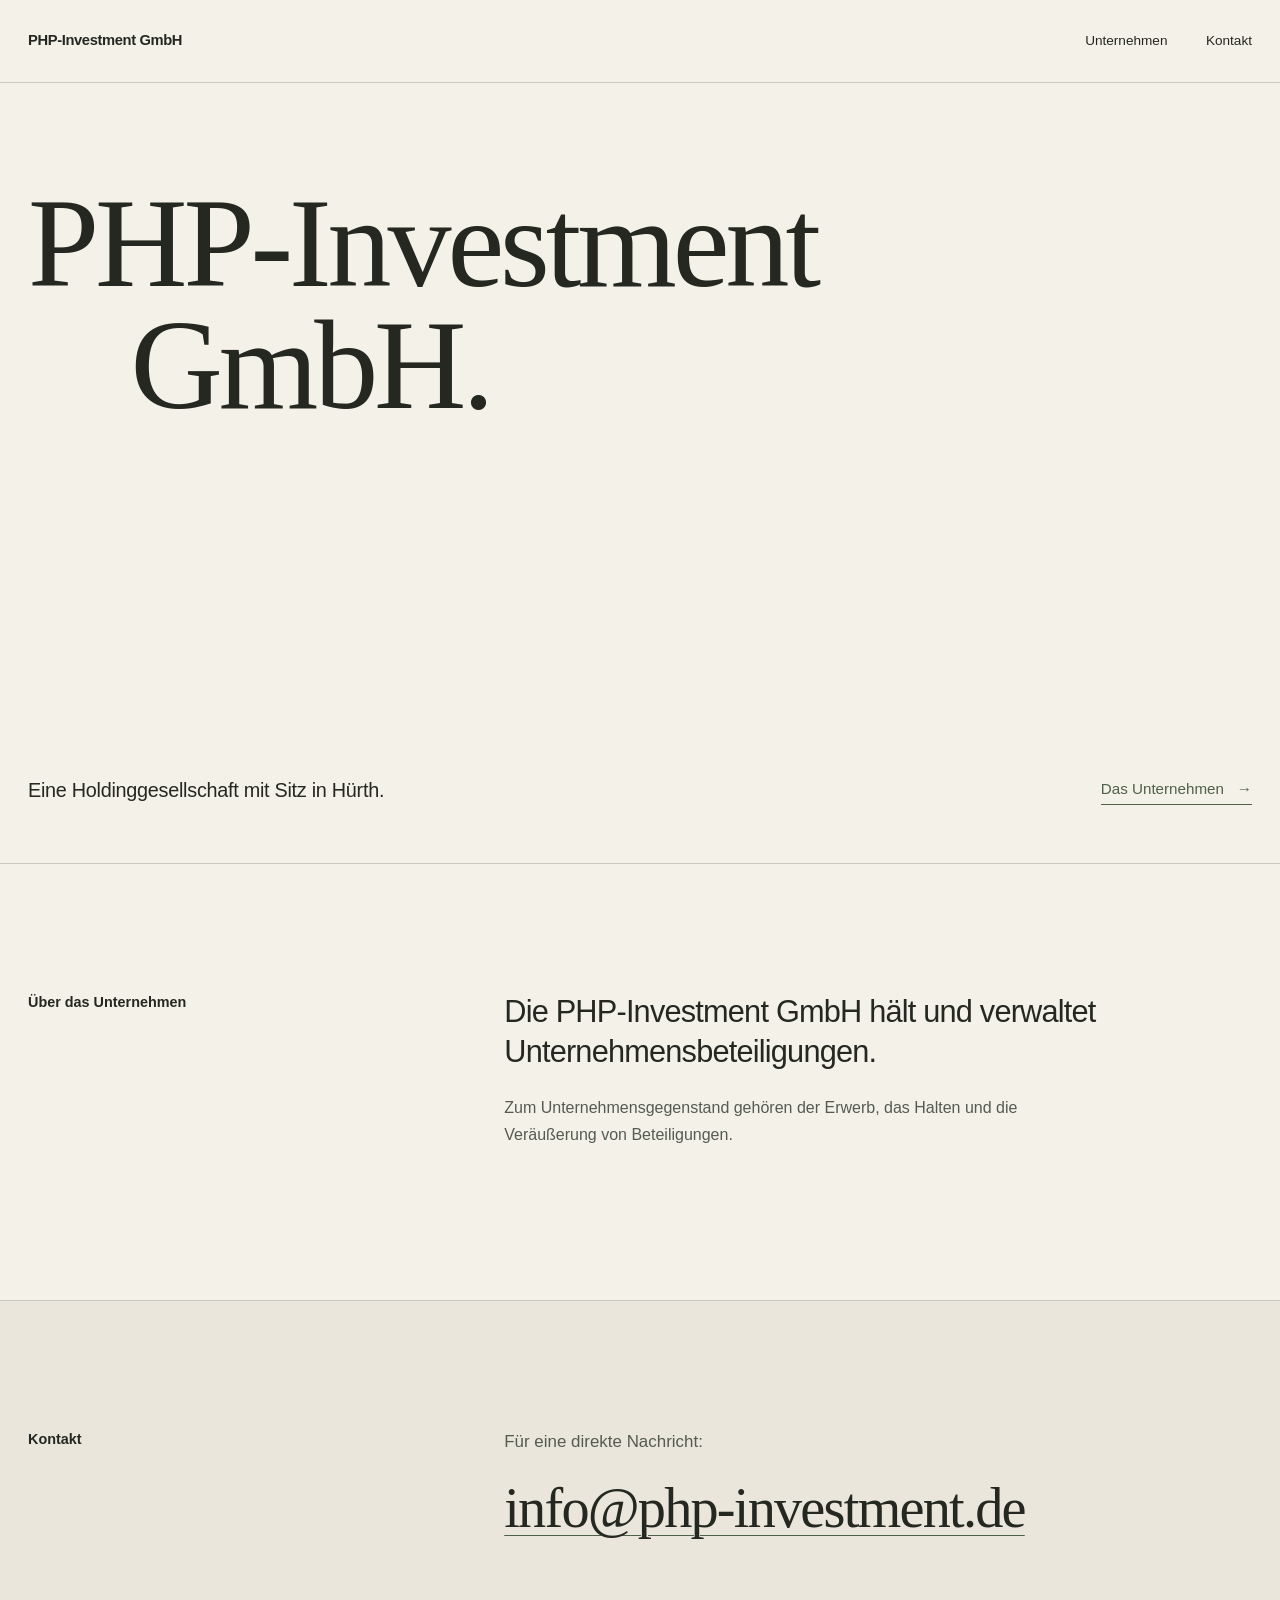
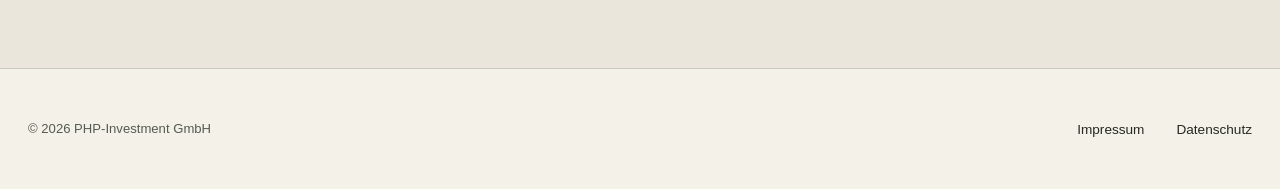
==== commit f4bb345d: "Build concise holding company website" ====
--- a/index.html
+++ b/index.html
@@ -3,95 +3,61 @@
 <head>
   <meta charset="utf-8">
   <meta name="viewport" content="width=device-width, initial-scale=1">
-  <title>PHP-Investment GmbH</title>
-  <meta name="description" content="PHP-Investment GmbH – Beteiligungs- und Holdinggesellschaft mit langfristigem unternehmerischem Fokus.">
-  <!-- TODO: example.invalid vor Veröffentlichung durch die finale Domain ersetzen. -->
-  <link rel="canonical" href="https://www.example.invalid/">
+  <title>PHP-Investment GmbH — Beteiligungsgesellschaft</title>
+  <meta name="description" content="PHP-Investment GmbH ist eine Holdinggesellschaft mit Sitz in Hürth. Kontakt und Unternehmensangaben auf einen Blick.">
+  <link rel="canonical" href="https://php-investment.de/">
   <meta property="og:type" content="website">
   <meta property="og:locale" content="de_DE">
   <meta property="og:title" content="PHP-Investment GmbH">
-  <meta property="og:description" content="Beteiligungs- und Holdinggesellschaft mit langfristigem unternehmerischem Fokus.">
-  <meta property="og:url" content="https://www.example.invalid/">
+  <meta property="og:description" content="Holdinggesellschaft mit Sitz in Hürth.">
+  <meta property="og:url" content="https://php-investment.de/">
   <link rel="icon" href="favicon.svg" type="image/svg+xml">
   <link rel="stylesheet" href="assets/css/styles.css">
 </head>
 <body>
   <a class="skip-link" href="#main">Zum Inhalt springen</a>
-
   <header class="site-header">
     <div class="shell header-inner">
-      <a class="brand" href="index.html" aria-label="PHP-Investment GmbH – Startseite">
-        <span class="brand-mark" aria-hidden="true">P</span>
-        <span>PHP-Investment GmbH</span>
-      </a>
+      <a class="brand" href="index.html" aria-label="PHP-Investment GmbH – Startseite">PHP-Investment GmbH</a>
       <nav class="site-nav" aria-label="Hauptnavigation">
         <a href="#unternehmen">Unternehmen</a>
         <a href="#kontakt">Kontakt</a>
-        <a href="impressum.html">Impressum</a>
-        <a href="datenschutz.html">Datenschutz</a>
       </nav>
     </div>
   </header>
-
   <main id="main">
     <section class="hero shell" aria-labelledby="hero-title">
-      <div class="hero-copy">
-        <p class="eyebrow">PHP / Investment / Holding</p>
-        <h1 id="hero-title">Unternehmerisch investieren.<br>Langfristig entwickeln.</h1>
-        <p class="lead">Die PHP-Investment GmbH ist eine Beteiligungs- und Holdinggesellschaft mit langfristigem unternehmerischem Fokus.</p>
-        <a class="text-link" href="#unternehmen">Mehr über das Unternehmen <span aria-hidden="true">→</span></a>
+      <div class="hero-main">
+        <h1 id="hero-title"><span>PHP-Investment</span><span class="name-second">GmbH.</span></h1>
       </div>
-      <div class="hero-figure" aria-hidden="true">
-        <span class="figure-line figure-line-one"></span>
-        <span class="figure-line figure-line-two"></span>
-        <span class="figure-block"></span>
-        <span class="figure-label"><small>Fokus</small>Langfristige<br>Perspektive</span>
+      <div class="hero-bottom">
+        <p class="hero-intro">Eine Holdinggesellschaft mit Sitz in Hürth.</p>
+        <a class="hero-link" href="#unternehmen">Das Unternehmen <span aria-hidden="true">→</span></a>
       </div>
     </section>
-
-    <section class="section section-muted" id="unternehmen" aria-labelledby="unternehmen-title">
-      <div class="shell split-layout">
-        <div>
-          <p class="section-number" aria-hidden="true">01</p>
-          <h2 id="unternehmen-title">Unternehmen</h2>
-        </div>
-        <div class="prose prose-large">
-          <p>Die PHP-Investment GmbH agiert als Beteiligungs- und Holdinggesellschaft. Im Mittelpunkt steht eine langfristige, unternehmerische Perspektive auf Beteiligungen und deren Entwicklung.</p>
-          <p>Dabei folgt das Unternehmen einem sachlichen und verantwortungsbewussten Ansatz.</p>
+    <section class="section" id="unternehmen" aria-labelledby="unternehmen-title">
+      <div class="shell section-inner">
+        <h2 class="section-heading" id="unternehmen-title">Über das Unternehmen</h2>
+        <div class="about-copy">
+          <p>Die PHP-Investment GmbH hält und verwaltet Unternehmensbeteiligungen.</p>
+          <p>Zum Unternehmensgegenstand gehören der Erwerb, das Halten und die Veräußerung von Beteiligungen.</p>
         </div>
       </div>
     </section>
-
-    <section class="section" id="kontakt" aria-labelledby="kontakt-title">
-      <div class="shell split-layout">
-        <div>
-          <p class="section-number" aria-hidden="true">02</p>
-          <h2 id="kontakt-title">Kontakt</h2>
-        </div>
-        <div class="contact-card">
-          <div>
-            <h3>PHP-Investment GmbH</h3>
-            <address>
-              Im Grasfeld 8<br>
-              50354 Hürth<br>
-              Deutschland
-            </address>
-          </div>
-          <dl class="contact-list">
-            <div>
-              <dt>E-Mail</dt>
-              <dd><a href="&#109;&#97;&#105;&#108;&#116;&#111;&#58;&#105;&#110;&#102;&#111;&#64;&#112;&#104;&#112;&#45;&#105;&#110;&#118;&#101;&#115;&#116;&#109;&#101;&#110;&#116;&#46;&#100;&#101;">&#105;&#110;&#102;&#111;&#64;&#112;&#104;&#112;&#45;&#105;&#110;&#118;&#101;&#115;&#116;&#109;&#101;&#110;&#116;&#46;&#100;&#101;</a></dd>
-            </div>
-          </dl>
+    <section class="section contact-section" id="kontakt" aria-labelledby="kontakt-title">
+      <div class="shell section-inner">
+        <h2 class="section-heading" id="kontakt-title">Kontakt</h2>
+        <div class="contact-copy">
+          <p>Für eine direkte Nachricht:</p>
+          <a class="contact-email" href="mailto:info@php-investment.de">info@php-investment.de</a>
         </div>
       </div>
     </section>
   </main>
-
   <footer class="site-footer">
     <div class="shell footer-inner">
       <p>© 2026 PHP-Investment GmbH</p>
-      <nav aria-label="Rechtliche Hinweise">
+      <nav class="footer-links" aria-label="Rechtliche Hinweise">
         <a href="impressum.html">Impressum</a>
         <a href="datenschutz.html">Datenschutz</a>
       </nav>
--- a/assets/css/styles.css
+++ b/assets/css/styles.css
@@ -1,693 +1,99 @@
 :root {
-  --bg: #0c0f0e;
-  --surface: #121715;
-  --surface-raised: #171d1a;
-  --paper: #eef2ef;
-  --ink: #edf4ef;
-  --ink-soft: #9ca9a2;
-  --ink-dark: #111512;
-  --accent: #b7f5d4;
-  --accent-strong: #78dda8;
-  --line: #29312d;
-  --line-light: #cfd7d2;
-  --placeholder-bg: #f5dda0;
-  --placeholder-ink: #493900;
-  --shell: 76rem;
+  color-scheme: light;
+  --paper: #f4f1e9;
+  --paper-deep: #ebe6dc;
+  --ink: #242821;
+  --muted: #545b50;
+  --accent: #4f6148;
+  --rule: #c9cbbf;
+  --shell: 78rem;
 }
 
-*,
-*::before,
-*::after {
-  box-sizing: border-box;
-}
-
-html {
-  scroll-behavior: smooth;
-}
-
+*, *::before, *::after { box-sizing: border-box; }
+html { scroll-behavior: smooth; }
 body {
   margin: 0;
-  background: var(--bg);
+  background: var(--paper);
   color: var(--ink);
-  font-family: Inter, ui-sans-serif, -apple-system, BlinkMacSystemFont, "Segoe UI", Helvetica, Arial, sans-serif;
+  font-family: "Helvetica Neue", Helvetica, Arial, sans-serif;
   font-size: 1rem;
-  line-height: 1.65;
+  line-height: 1.58;
   -webkit-font-smoothing: antialiased;
 }
-
-::selection {
-  background: var(--accent);
-  color: var(--ink-dark);
+::selection { background: #c9d1bf; color: var(--ink); }
+a { color: inherit; text-decoration-thickness: 1px; text-underline-offset: .24em; transition: color 160ms ease-out, text-decoration-color 160ms ease-out; }
+a:hover { color: var(--accent); }
+a:focus-visible { outline: 2px solid var(--accent); outline-offset: 5px; border-radius: 1px; }
+.skip-link { position: fixed; top: .7rem; left: .7rem; z-index: 50; padding: .7rem 1rem; background: var(--ink); color: var(--paper); transform: translateY(-160%); }
+.skip-link:focus { transform: translateY(0); color: var(--paper); }
+.shell { width: min(calc(100% - 3.5rem), var(--shell)); margin-inline: auto; }
+.site-header { border-bottom: 1px solid var(--rule); }
+.header-inner { min-height: 5.1rem; display: flex; align-items: center; justify-content: space-between; gap: 2rem; }
+.brand { color: var(--ink); text-decoration: none; font-size: .92rem; font-weight: 650; letter-spacing: -.025em; white-space: nowrap; }
+.brand:hover { color: var(--accent); }
+.site-nav { display: flex; align-items: center; gap: clamp(1.2rem, 3vw, 2.6rem); }
+.site-nav a, .footer-links a { font-size: .85rem; font-weight: 500; text-decoration: none; }
+.site-nav a:hover, .site-nav a[aria-current="page"], .footer-links a:hover, .footer-links a[aria-current="page"] { color: var(--accent); text-decoration: underline; text-underline-offset: .45em; }
+h1, h2, h3, p { margin-top: 0; }
+h1, h2, .display { font-family: Iowan Old Style, Baskerville, "Palatino Linotype", "Book Antiqua", Georgia, serif; font-weight: 400; letter-spacing: -.032em; }
+.hero { min-height: min(780px, calc(100svh - 5.1rem)); display: flex; flex-direction: column; justify-content: space-between; padding-block: clamp(5rem, 11vh, 9rem) 3.6rem; }
+.hero-main { max-width: 64rem; }
+.hero h1 { margin: 0; font-size: clamp(4.25rem, 10vw, 9rem); line-height: .96; }
+.hero h1 span { display: block; }
+.hero h1 .name-second { padding-left: clamp(0rem, 8vw, 7rem); }
+.hero-bottom { display: flex; align-items: end; justify-content: space-between; gap: 2rem; padding-top: 5rem; }
+.hero-intro { max-width: 33rem; margin: 0; font-size: clamp(1.15rem, 1.55vw, 1.45rem); line-height: 1.45; letter-spacing: -.014em; }
+.hero-link { flex: none; display: inline-flex; align-items: center; gap: .8rem; padding-bottom: .2rem; color: var(--accent); font-size: .95rem; text-decoration: none; border-bottom: 1px solid currentColor; }
+.hero-link span { display: inline-block; transition: transform 170ms ease-out; }
+.hero-link:hover span { transform: translateX(4px); }
+.section { border-top: 1px solid var(--rule); padding-block: clamp(5rem, 10vw, 9rem); }
+.section-inner { display: grid; grid-template-columns: minmax(12rem, 1fr) minmax(0, 2fr); column-gap: clamp(2rem, 8vw, 10rem); }
+.section-heading { font-family: "Helvetica Neue", Helvetica, Arial, sans-serif; font-size: .9rem; font-weight: 600; letter-spacing: 0; line-height: 1.5; }
+.about-copy { max-width: 41rem; }
+.about-copy p { margin-bottom: 1.5rem; font-size: clamp(1.5rem, 2.4vw, 2.3rem); line-height: 1.3; letter-spacing: -.026em; }
+.about-copy p + p { max-width: 35rem; color: var(--muted); font-size: clamp(1rem, 1.2vw, 1.16rem); line-height: 1.65; letter-spacing: 0; }
+.contact-section { background: var(--paper-deep); }
+.contact-copy { max-width: 43rem; }
+.contact-copy p { margin-bottom: 1.4rem; color: var(--muted); font-size: 1.06rem; }
+.contact-email { display: inline-block; max-width: 100%; overflow-wrap: anywhere; color: var(--ink); font-family: Iowan Old Style, Baskerville, "Palatino Linotype", Georgia, serif; font-size: clamp(2.1rem, 4.4vw, 4.5rem); line-height: 1.1; letter-spacing: -.032em; text-decoration-color: var(--accent); text-underline-offset: .15em; }
+.contact-email:hover { text-decoration-color: var(--ink); }
+.site-footer { border-top: 1px solid var(--rule); }
+.footer-inner { min-height: 7.5rem; display: flex; align-items: center; justify-content: space-between; gap: 2rem; }
+.footer-inner p { margin: 0; color: var(--muted); font-size: .82rem; }
+.footer-links { display: flex; flex-wrap: wrap; gap: 1.2rem 2rem; }
+.legal-main { padding-block: clamp(5rem, 9vw, 8rem) clamp(7rem, 11vw, 11rem); }
+.legal-intro { max-width: 49rem; padding-bottom: clamp(4rem, 8vw, 7rem); }
+.legal-intro h1 { margin-bottom: 1.4rem; font-size: clamp(4rem, 8vw, 7.8rem); line-height: 1; }
+.legal-intro p { max-width: 33rem; margin-bottom: 0; color: var(--muted); font-size: 1.1rem; }
+.legal-content { display: grid; grid-template-columns: minmax(0, 1fr) minmax(0, 2fr); column-gap: clamp(2rem, 8vw, 10rem); }
+.legal-content section { grid-column: 2; padding-block: 2.1rem 2.7rem; border-top: 1px solid var(--rule); }
+.legal-content h2 { margin-bottom: 1.1rem; font-family: "Helvetica Neue", Helvetica, Arial, sans-serif; font-size: 1rem; font-weight: 650; letter-spacing: -.01em; line-height: 1.45; }
+.legal-content p, .legal-content ul { max-width: 66ch; margin-bottom: .9rem; color: var(--muted); font-size: .98rem; line-height: 1.7; overflow-wrap: anywhere; }
+.legal-content strong { color: var(--ink); font-weight: 600; }
+.legal-content a { color: var(--ink); }
+.legal-content a:hover { color: var(--accent); }
+@media (max-width: 720px) {
+  .shell { width: min(calc(100% - 2.5rem), var(--shell)); }
+  .header-inner { min-height: 4.5rem; align-items: start; flex-direction: column; justify-content: center; gap: .45rem; padding-block: .8rem; }
+  .site-nav { gap: 1.6rem; }
+  .site-nav a { font-size: .78rem; }
+  .hero { min-height: min(720px, calc(100svh - 4.5rem)); padding-block: clamp(4rem, 10vh, 6rem) 2.7rem; }
+  .hero h1 { font-size: clamp(2.45rem, 11.3vw, 6.4rem); }
+  .hero h1 .name-second { padding-left: 0; }
+  .hero-bottom { align-items: start; flex-direction: column; gap: 2rem; padding-top: 3rem; }
+  .hero-intro { font-size: 1.18rem; }
+  .section { padding-block: 4.5rem 5rem; }
+  .section-inner, .legal-content { display: block; }
+  .section-heading { margin-bottom: 2.8rem; }
+  .footer-inner { min-height: 8rem; align-items: start; flex-direction: column; justify-content: center; gap: 1.1rem; padding-block: 1.4rem; }
+  .legal-main { padding-block: 4.3rem 6rem; }
+  .legal-intro { padding-bottom: 3.8rem; }
+  .legal-intro h1 { font-size: clamp(3.5rem, 13vw, 5rem); overflow-wrap: anywhere; }
 }
-
-a {
-  color: inherit;
-  text-decoration-thickness: 1px;
-  text-underline-offset: 0.24em;
+@media (max-width: 360px) {
+  .brand { font-size: .84rem; }
+  .site-nav { gap: 1rem; }
+  .about-copy p { font-size: 1.35rem; }
+  .legal-intro h1 { font-size: 2.8rem; }
 }
-
-a:hover {
-  color: var(--accent);
-}
-
-a:focus-visible {
-  outline: 2px solid var(--accent);
-  outline-offset: 5px;
-}
-
-.skip-link {
-  position: fixed;
-  z-index: 100;
-  top: 0.75rem;
-  left: 0.75rem;
-  padding: 0.65rem 0.9rem;
-  background: var(--accent);
-  color: var(--ink-dark);
-  font-weight: 700;
-  transform: translateY(-160%);
-  transition: transform 160ms ease;
-}
-
-.skip-link:focus {
-  color: var(--ink-dark);
-  transform: translateY(0);
-}
-
-.shell {
-  width: min(calc(100% - 3rem), var(--shell));
-  margin-inline: auto;
-}
-
-.site-header {
-  position: relative;
-  z-index: 10;
-  border-bottom: 1px solid var(--line);
-  background: var(--bg);
-}
-
-.header-inner {
-  min-height: 5.5rem;
-  display: flex;
-  align-items: center;
-  justify-content: space-between;
-  gap: 2rem;
-}
-
-.brand {
-  display: inline-flex;
-  align-items: center;
-  gap: 0.85rem;
-  color: var(--ink);
-  font-size: 0.9rem;
-  font-weight: 700;
-  letter-spacing: -0.01em;
-  text-decoration: none;
-  white-space: nowrap;
-}
-
-.brand-mark {
-  position: relative;
-  display: grid;
-  width: 2.15rem;
-  height: 2.15rem;
-  place-items: center;
-  border: 1px solid var(--accent);
-  color: var(--accent);
-  font-family: ui-monospace, SFMono-Regular, Menlo, Consolas, monospace;
-  font-size: 0.78rem;
-  font-weight: 700;
-}
-
-.brand-mark::after {
-  position: absolute;
-  right: -3px;
-  bottom: -3px;
-  width: 6px;
-  height: 6px;
-  background: var(--accent);
-  content: "";
-}
-
-.site-nav,
-.site-footer nav {
-  display: flex;
-  align-items: center;
-  gap: clamp(1rem, 2.4vw, 2rem);
-}
-
-.site-nav a,
-.site-footer a {
-  color: var(--ink-soft);
-  font-size: 0.75rem;
-  font-weight: 700;
-  letter-spacing: 0.08em;
-  text-decoration: none;
-  text-transform: uppercase;
-}
-
-.site-nav a:hover,
-.site-nav a[aria-current="page"],
-.site-footer a:hover,
-.site-footer a[aria-current="page"] {
-  color: var(--accent);
-}
-
-.hero {
-  position: relative;
-  min-height: 44rem;
-  display: grid;
-  grid-template-columns: minmax(0, 1.4fr) minmax(18rem, 0.6fr);
-  align-items: center;
-  gap: clamp(3rem, 8vw, 7rem);
-  padding-block: clamp(5.5rem, 11vw, 9rem);
-}
-
-.hero::before {
-  position: absolute;
-  top: 0;
-  bottom: 0;
-  left: 50%;
-  width: 1px;
-  background: var(--line);
-  content: "";
-  pointer-events: none;
-}
-
-.hero-copy {
-  position: relative;
-  z-index: 1;
-  min-width: 0;
-  max-width: 52rem;
-}
-
-.eyebrow {
-  display: inline-flex;
-  align-items: center;
-  gap: 0.75rem;
-  margin: 0 0 1.6rem;
-  color: var(--accent);
-  font-family: ui-monospace, SFMono-Regular, Menlo, Consolas, monospace;
-  font-size: 0.68rem;
-  font-weight: 700;
-  letter-spacing: 0.14em;
-  line-height: 1.4;
-  text-transform: uppercase;
-}
-
-.eyebrow::before {
-  width: 1.5rem;
-  height: 1px;
-  background: currentColor;
-  content: "";
-}
-
-h1,
-h2,
-h3,
-p {
-  margin-top: 0;
-}
-
-h1,
-h2 {
-  font-weight: 650;
-  letter-spacing: -0.055em;
-}
-
-h1 {
-  max-width: 14ch;
-  margin-bottom: 2rem;
-  font-size: clamp(3.5rem, 6.8vw, 6.4rem);
-  line-height: 0.94;
-}
-
-h2 {
-  margin-bottom: 1rem;
-  font-size: clamp(2.5rem, 4.8vw, 4.5rem);
-  line-height: 0.98;
-}
-
-h3 {
-  margin-bottom: 1rem;
-  font-size: 1rem;
-}
-
-.lead {
-  max-width: 38rem;
-  margin-bottom: 2rem;
-  color: var(--ink-soft);
-  font-size: clamp(1.06rem, 1.6vw, 1.25rem);
-  line-height: 1.6;
-}
-
-.text-link {
-  display: inline-flex;
-  gap: 0.7rem;
-  align-items: center;
-  color: var(--accent);
-  font-family: ui-monospace, SFMono-Regular, Menlo, Consolas, monospace;
-  font-size: 0.72rem;
-  font-weight: 700;
-  letter-spacing: 0.08em;
-  text-decoration: none;
-  text-transform: uppercase;
-}
-
-.text-link span {
-  transition: transform 160ms ease;
-}
-
-.text-link:hover span {
-  transform: translateX(0.25rem);
-}
-
-.hero-figure {
-  position: relative;
-  z-index: 1;
-  width: min(100%, 22rem);
-  aspect-ratio: 0.82;
-  justify-self: end;
-  border: 1px solid #3a4540;
-  background: var(--surface);
-}
-
-.hero-figure::before {
-  position: absolute;
-  z-index: 2;
-  top: 1.2rem;
-  right: 1.2rem;
-  width: 0.5rem;
-  height: 0.5rem;
-  border-radius: 50%;
-  background: var(--accent);
-  box-shadow: 0 0 0 6px rgba(183, 245, 212, 0.08);
-  content: "";
-}
-
-.hero-figure::after {
-  position: absolute;
-  z-index: 2;
-  top: 1.25rem;
-  left: 1.25rem;
-  color: var(--ink-soft);
-  font-family: ui-monospace, SFMono-Regular, Menlo, Consolas, monospace;
-  font-size: 0.62rem;
-  letter-spacing: 0.12em;
-  content: "PHP—01";
-}
-
-.figure-line,
-.figure-block,
-.figure-label {
-  position: absolute;
-}
-
-.figure-line {
-  top: 0;
-  bottom: 0;
-  width: 1px;
-  background: var(--line);
-}
-
-.figure-line-one {
-  left: 33.333%;
-}
-
-.figure-line-two {
-  left: 66.666%;
-}
-
-.figure-block {
-  right: 0;
-  bottom: 0;
-  width: 66.666%;
-  height: 56%;
-  background: var(--accent);
-}
-
-.figure-block::before {
-  position: absolute;
-  top: 1rem;
-  left: 1rem;
-  width: 2rem;
-  height: 2rem;
-  border-top: 1px solid var(--ink-dark);
-  border-left: 1px solid var(--ink-dark);
-  content: "";
-  opacity: 0.55;
-}
-
-.figure-label {
-  z-index: 2;
-  right: 1.2rem;
-  bottom: 1.2rem;
-  color: var(--ink-dark);
-  font-size: clamp(1rem, 2vw, 1.25rem);
-  font-weight: 650;
-  line-height: 1.15;
-  text-align: right;
-}
-
-.figure-label small {
-  display: block;
-  margin-bottom: 0.4rem;
-  font-family: ui-monospace, SFMono-Regular, Menlo, Consolas, monospace;
-  font-size: 0.55rem;
-  font-weight: 700;
-  letter-spacing: 0.12em;
-  text-transform: uppercase;
-}
-
-.section {
-  padding-block: clamp(5.5rem, 10vw, 9rem);
-  border-top: 1px solid var(--line);
-  scroll-margin-top: 1rem;
-}
-
-.section-muted {
-  background: var(--paper);
-  color: var(--ink-dark);
-}
-
-.split-layout {
-  display: grid;
-  grid-template-columns: minmax(13rem, 0.72fr) minmax(0, 1.28fr);
-  gap: clamp(3rem, 10vw, 9rem);
-}
-
-.section-number {
-  display: inline-flex;
-  min-width: 2.5rem;
-  margin-bottom: 1.5rem;
-  padding: 0.3rem 0.5rem;
-  border: 1px solid currentColor;
-  color: var(--accent-strong);
-  font-family: ui-monospace, SFMono-Regular, Menlo, Consolas, monospace;
-  font-size: 0.62rem;
-  font-weight: 700;
-  letter-spacing: 0.12em;
-}
-
-.section-muted .section-number {
-  color: #28734d;
-}
-
-.prose {
-  max-width: 45rem;
-}
-
-.prose-large {
-  font-size: clamp(1.45rem, 2.6vw, 2.2rem);
-  font-weight: 480;
-  letter-spacing: -0.025em;
-  line-height: 1.4;
-}
-
-.prose-large p:first-child::first-line {
-  color: #173e2b;
-}
-
-.prose p:last-child,
-.legal-content section p:last-child {
-  margin-bottom: 0;
-}
-
-.contact-card {
-  position: relative;
-  display: grid;
-  grid-template-columns: repeat(2, minmax(0, 1fr));
-  gap: 3rem;
-  padding: clamp(1.6rem, 4vw, 3rem);
-  border: 1px solid var(--line);
-  background: var(--surface-raised);
-}
-
-.contact-card::before {
-  position: absolute;
-  top: -1px;
-  left: -1px;
-  width: 5rem;
-  height: 2px;
-  background: var(--accent);
-  content: "";
-}
-
-address {
-  color: var(--ink-soft);
-  font-style: normal;
-}
-
-.contact-list {
-  margin: 0;
-}
-
-.contact-list > div + div {
-  margin-top: 1.5rem;
-}
-
-.contact-list dt {
-  margin-bottom: 0.35rem;
-  color: var(--accent);
-  font-family: ui-monospace, SFMono-Regular, Menlo, Consolas, monospace;
-  font-size: 0.62rem;
-  font-weight: 700;
-  letter-spacing: 0.12em;
-  text-transform: uppercase;
-}
-
-.contact-list dd {
-  margin: 0;
-}
-
-.placeholder {
-  padding: 0.06em 0.18em;
-  background: var(--placeholder-bg);
-  color: var(--placeholder-ink);
-  box-decoration-break: clone;
-  -webkit-box-decoration-break: clone;
-}
-
-.site-footer {
-  border-top: 1px solid var(--line);
-  background: var(--bg);
-}
-
-.footer-inner {
-  min-height: 7rem;
-  display: flex;
-  align-items: center;
-  justify-content: space-between;
-  gap: 2rem;
-}
-
-.footer-inner p {
-  margin: 0;
-  color: var(--ink-soft);
-  font-family: ui-monospace, SFMono-Regular, Menlo, Consolas, monospace;
-  font-size: 0.68rem;
-  letter-spacing: 0.06em;
-  text-transform: uppercase;
-}
-
-.legal-main {
-  background: var(--paper);
-  color: var(--ink-dark);
-}
-
-.legal-layout {
-  display: grid;
-  grid-template-columns: minmax(15rem, 0.72fr) minmax(0, 1.28fr);
-  gap: clamp(3rem, 10vw, 9rem);
-  padding-block: clamp(4.5rem, 9vw, 8rem);
-}
-
-.legal-intro {
-  align-self: start;
-  position: sticky;
-  top: 3rem;
-}
-
-.legal-intro .eyebrow {
-  color: #28734d;
-}
-
-.legal-intro h1 {
-  margin-bottom: 1.25rem;
-  font-size: clamp(3rem, 5.5vw, 5rem);
-}
-
-.legal-intro > p:last-child {
-  max-width: 24rem;
-  color: #5d6963;
-}
-
-.legal-content {
-  max-width: 45rem;
-}
-
-.legal-content section {
-  padding-block: 2.2rem;
-  border-top: 1px solid var(--line-light);
-}
-
-.legal-content section:first-child {
-  padding-top: 0;
-  border-top: 0;
-}
-
-.legal-content h2 {
-  margin-bottom: 1rem;
-  font-family: ui-monospace, SFMono-Regular, Menlo, Consolas, monospace;
-  font-size: 0.72rem;
-  font-weight: 750;
-  letter-spacing: 0.1em;
-  text-transform: uppercase;
-}
-
-.legal-content p {
-  color: #53605a;
-}
-
-.legal-content strong {
-  color: var(--ink-dark);
-}
-
-.notice {
-  padding: 1.25rem;
-  border-left: 3px solid #987415;
-  background: #fff9e8;
-}
-
-.notice .notice-title {
-  margin-bottom: 0.4rem;
-  color: var(--ink-dark);
-  font-family: ui-monospace, SFMono-Regular, Menlo, Consolas, monospace;
-  font-size: 0.66rem;
-  font-weight: 750;
-  letter-spacing: 0.1em;
-  text-transform: uppercase;
-}
-
-@media (max-width: 52rem) {
-  .header-inner {
-    padding-block: 1rem;
-    align-items: flex-start;
-    flex-direction: column;
-    gap: 0.9rem;
-  }
-
-  .site-nav {
-    width: 100%;
-    padding-bottom: 0.25rem;
-    overflow-x: auto;
-  }
-
-  .hero {
-    min-height: auto;
-    grid-template-columns: 1fr;
-  }
-
-  .hero::before {
-    left: 33.333%;
-  }
-
-  .hero-figure {
-    width: min(70vw, 20rem);
-    justify-self: start;
-  }
-
-  .split-layout,
-  .legal-layout {
-    grid-template-columns: 1fr;
-    gap: 2.5rem;
-  }
-
-  .legal-intro {
-    position: static;
-  }
-
-  .contact-card {
-    grid-template-columns: 1fr;
-  }
-}
-
-@media (max-width: 35rem) {
-  .shell {
-    width: min(calc(100% - 2rem), var(--shell));
-  }
-
-  .brand {
-    font-size: 0.82rem;
-  }
-
-  .site-nav {
-    gap: 1rem;
-  }
-
-  .site-nav a {
-    font-size: 0.66rem;
-  }
-
-  .hero {
-    padding-block: 4.5rem;
-  }
-
-  h1 {
-    overflow-wrap: break-word;
-    font-size: clamp(2.7rem, 12.2vw, 3.35rem);
-    hyphens: auto;
-  }
-
-  .lead {
-    font-size: 1rem;
-  }
-
-  .hero-figure {
-    width: 78vw;
-  }
-
-  .footer-inner {
-    padding-block: 1.5rem;
-    align-items: flex-start;
-    flex-direction: column;
-    justify-content: center;
-    gap: 0.8rem;
-  }
-}
-
-@media (prefers-reduced-motion: reduce) {
-  html {
-    scroll-behavior: auto;
-  }
-
-  *,
-  *::before,
-  *::after {
-    scroll-behavior: auto !important;
-    transition-duration: 0.01ms !important;
-  }
-}
-
-@media print {
-  .site-header,
-  .site-footer,
-  .skip-link {
-    display: none;
-  }
-
-  body,
-  .legal-main {
-    background: #fff;
-    color: #111;
-  }
-
-  .legal-layout {
-    display: block;
-    width: 100%;
-    padding: 0;
-  }
-
-  .legal-intro {
-    margin-bottom: 2rem;
-  }
-}
+@media (prefers-reduced-motion: reduce) { html { scroll-behavior: auto; } *, *::before, *::after { transition-duration: .01ms !important; animation-duration: .01ms !important; } }
